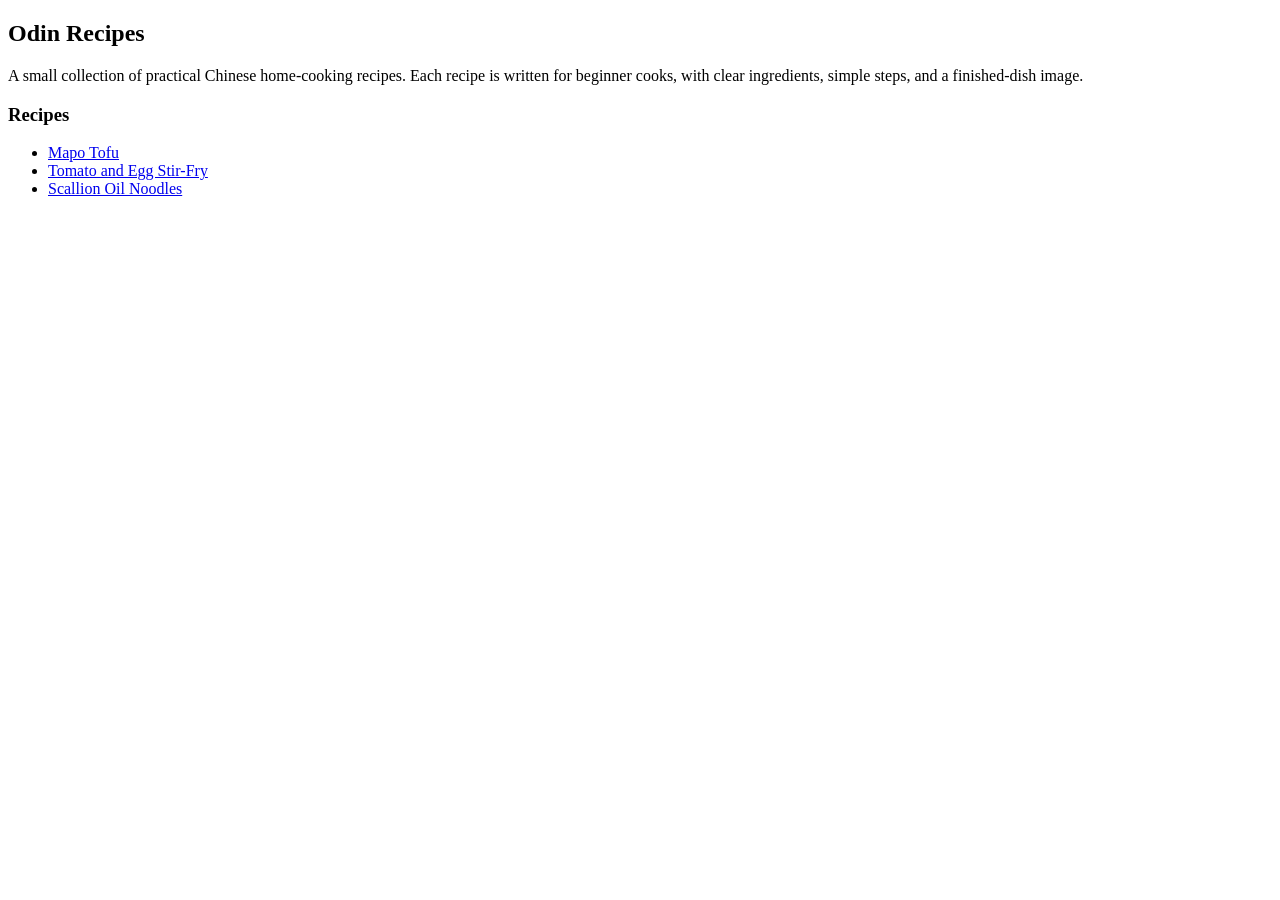
==== index.html @ 097ff70b "Add recipes website" ====
<!DOCTYPE html>
<html lang="en">
<head>
  <meta charset="UTF-8">
  <meta name="viewport" content="width=device-width, initial-scale=1.0">
  <title>Odin Recipes</title>
</head>
<body>
  <h2>Odin Recipes</h2>

  <p>
    A small collection of practical Chinese home-cooking recipes. Each recipe is written for beginner cooks,
    with clear ingredients, simple steps, and a finished-dish image.
  </p>

  <h3>Recipes</h3>
  <ul>
    <li><a href="./recipes/mapo-tofu.html">Mapo Tofu</a></li>
    <li><a href="./recipes/tomato-egg.html">Tomato and Egg Stir-Fry</a></li>
    <li><a href="./recipes/scallion-oil-noodles.html">Scallion Oil Noodles</a></li>
  </ul>
</body>
</html>
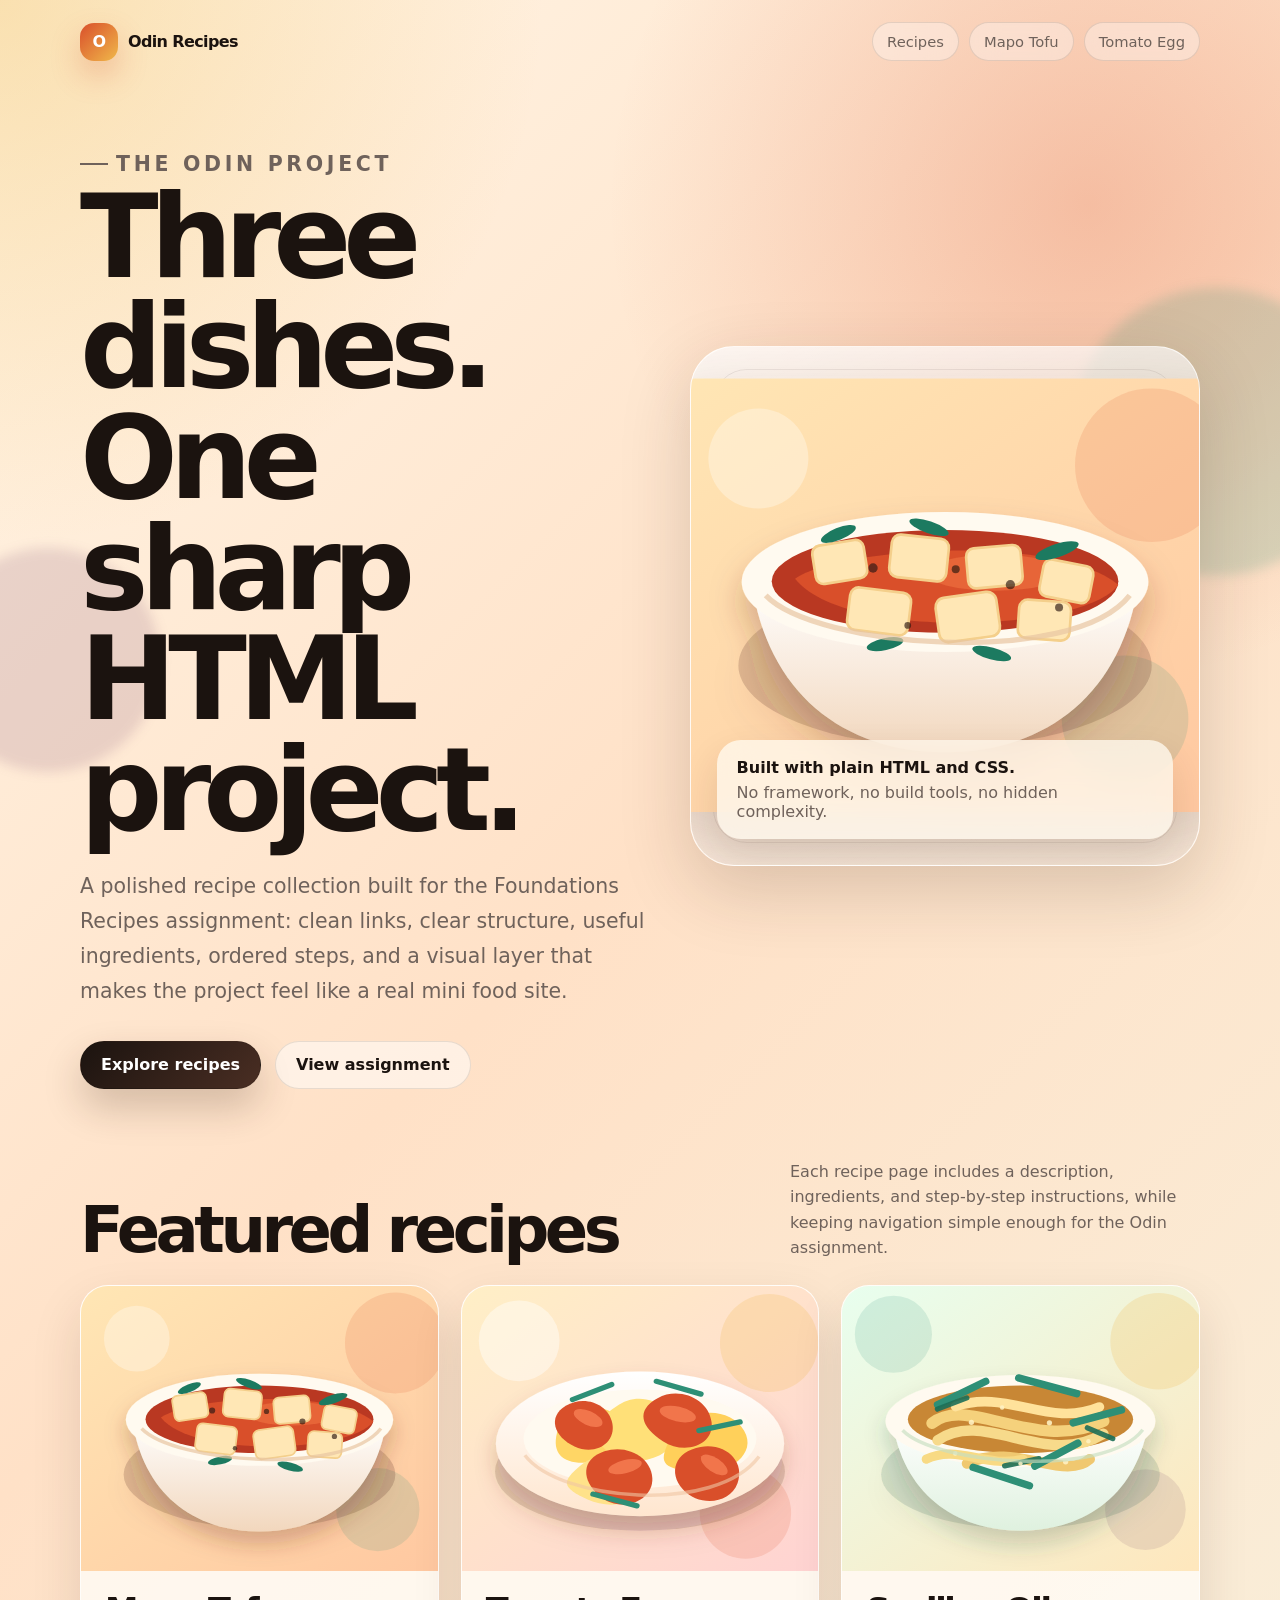
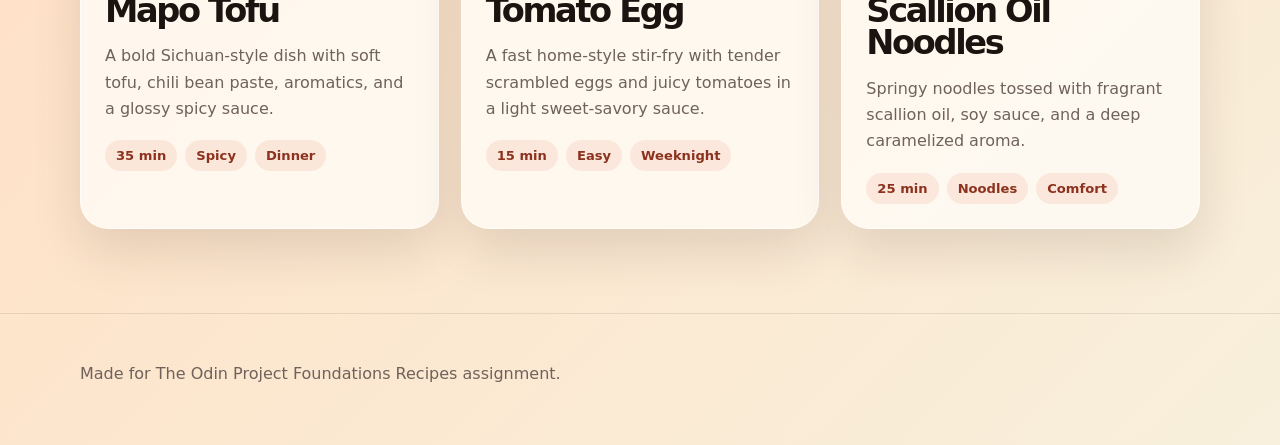
==== commit a5d8c150: "Polish recipes website" ====
--- a/index.html
+++ b/index.html
@@ -1,23 +1,107 @@
 <!DOCTYPE html>
 <html lang="en">
-<head>
-  <meta charset="UTF-8">
-  <meta name="viewport" content="width=device-width, initial-scale=1.0">
-  <title>Odin Recipes</title>
-</head>
-<body>
-  <h2>Odin Recipes</h2>
+  <head>
+    <meta charset="UTF-8" />
+    <meta name="viewport" content="width=device-width, initial-scale=1.0" />
+    <title>Odin Recipes | Comfort Food, Polished</title>
+    <link rel="stylesheet" href="styles.css" />
+  </head>
+  <body>
+    <header class="site-header">
+      <nav class="nav container" aria-label="Main navigation">
+        <a class="logo" href="index.html" aria-label="Odin Recipes home">
+          <span class="logo-mark">O</span>
+          <span>Odin Recipes</span>
+        </a>
+        <div class="nav-links">
+          <a href="#recipes">Recipes</a>
+          <a href="recipes/mapo-tofu.html">Mapo Tofu</a>
+          <a href="recipes/tomato-egg.html">Tomato Egg</a>
+        </div>
+      </nav>
+    </header>
 
-  <p>
-    A small collection of practical Chinese home-cooking recipes. Each recipe is written for beginner cooks,
-    with clear ingredients, simple steps, and a finished-dish image.
-  </p>
+    <main>
+      <section class="hero container">
+        <div class="hero-text">
+          <p class="eyebrow">The Odin Project</p>
+          <h1>Three dishes. One sharp HTML project.</h1>
+          <p>
+            A polished recipe collection built for the Foundations Recipes assignment:
+            clean links, clear structure, useful ingredients, ordered steps, and a visual
+            layer that makes the project feel like a real mini food site.
+          </p>
+          <div class="hero-actions">
+            <a class="button primary" href="#recipes">Explore recipes</a>
+            <a class="button secondary" href="https://www.theodinproject.com/lessons/foundations-recipes">View assignment</a>
+          </div>
+        </div>
 
-  <h3>Recipes</h3>
-  <ul>
-    <li><a href="./recipes/mapo-tofu.html">Mapo Tofu</a></li>
-    <li><a href="./recipes/tomato-egg.html">Tomato and Egg Stir-Fry</a></li>
-    <li><a href="./recipes/scallion-oil-noodles.html">Scallion Oil Noodles</a></li>
-  </ul>
-</body>
+        <div class="hero-card" aria-label="Featured food illustration">
+          <img class="hero-dish" src="images/mapo-tofu.svg" alt="Stylized bowl of mapo tofu" />
+          <div class="hero-note">
+            <strong>Built with plain HTML and CSS.</strong>
+            <span>No framework, no build tools, no hidden complexity.</span>
+          </div>
+        </div>
+      </section>
+
+      <section class="container" id="recipes">
+        <div class="section-heading">
+          <h2>Featured recipes</h2>
+          <p>
+            Each recipe page includes a description, ingredients, and step-by-step instructions,
+            while keeping navigation simple enough for the Odin assignment.
+          </p>
+        </div>
+
+        <div class="recipe-grid">
+          <a class="recipe-card" href="recipes/mapo-tofu.html">
+            <img src="images/mapo-tofu.svg" alt="Mapo tofu in a bowl" />
+            <div class="card-body">
+              <h3>Mapo Tofu</h3>
+              <p>A bold Sichuan-style dish with soft tofu, chili bean paste, aromatics, and a glossy spicy sauce.</p>
+              <div class="meta-row">
+                <span class="pill">35 min</span>
+                <span class="pill">Spicy</span>
+                <span class="pill">Dinner</span>
+              </div>
+            </div>
+          </a>
+
+          <a class="recipe-card" href="recipes/tomato-egg.html">
+            <img src="images/tomato-egg.svg" alt="Tomato egg stir-fry on a plate" />
+            <div class="card-body">
+              <h3>Tomato Egg</h3>
+              <p>A fast home-style stir-fry with tender scrambled eggs and juicy tomatoes in a light sweet-savory sauce.</p>
+              <div class="meta-row">
+                <span class="pill">15 min</span>
+                <span class="pill">Easy</span>
+                <span class="pill">Weeknight</span>
+              </div>
+            </div>
+          </a>
+
+          <a class="recipe-card" href="recipes/scallion-oil-noodles.html">
+            <img src="images/scallion-oil-noodles.svg" alt="Scallion oil noodles in a bowl" />
+            <div class="card-body">
+              <h3>Scallion Oil Noodles</h3>
+              <p>Springy noodles tossed with fragrant scallion oil, soy sauce, and a deep caramelized aroma.</p>
+              <div class="meta-row">
+                <span class="pill">25 min</span>
+                <span class="pill">Noodles</span>
+                <span class="pill">Comfort</span>
+              </div>
+            </div>
+          </a>
+        </div>
+      </section>
+    </main>
+
+    <footer class="footer">
+      <div class="container">
+        <p>Made for The Odin Project Foundations Recipes assignment.</p>
+      </div>
+    </footer>
+  </body>
 </html>
--- a/styles.css
+++ b/styles.css
@@ -0,0 +1,522 @@
+:root {
+  --ink: #1b130f;
+  --muted: #6f625b;
+  --cream: #fff6e7;
+  --paper: rgba(255, 252, 246, 0.82);
+  --paper-solid: #fffaf0;
+  --spice: #d94f2b;
+  --gold: #f0b84a;
+  --jade: #2e8f76;
+  --plum: #6f3b67;
+  --shadow: 0 24px 70px rgba(55, 32, 20, 0.18);
+  --radius: 28px;
+}
+
+* {
+  box-sizing: border-box;
+}
+
+html {
+  scroll-behavior: smooth;
+}
+
+body {
+  margin: 0;
+  min-height: 100vh;
+  font-family: Inter, ui-sans-serif, system-ui, -apple-system, BlinkMacSystemFont, "Segoe UI", sans-serif;
+  color: var(--ink);
+  background:
+    radial-gradient(circle at top left, rgba(240, 184, 74, 0.35), transparent 34rem),
+    radial-gradient(circle at 85% 10%, rgba(217, 79, 43, 0.26), transparent 30rem),
+    linear-gradient(135deg, #fff6e7 0%, #ffe1c7 45%, #f8f0dc 100%);
+  overflow-x: hidden;
+}
+
+body::before,
+body::after {
+  content: "";
+  position: fixed;
+  border-radius: 999px;
+  z-index: -1;
+  filter: blur(6px);
+}
+
+body::before {
+  width: 18rem;
+  height: 18rem;
+  right: -5rem;
+  top: 18rem;
+  background: rgba(46, 143, 118, 0.18);
+}
+
+body::after {
+  width: 14rem;
+  height: 14rem;
+  left: -4rem;
+  bottom: 8rem;
+  background: rgba(111, 59, 103, 0.15);
+}
+
+a {
+  color: inherit;
+}
+
+img {
+  display: block;
+  max-width: 100%;
+}
+
+.container {
+  width: min(1120px, calc(100% - 32px));
+  margin-inline: auto;
+}
+
+.site-header {
+  padding: 22px 0;
+}
+
+.nav {
+  display: flex;
+  justify-content: space-between;
+  align-items: center;
+  gap: 18px;
+}
+
+.logo {
+  display: inline-flex;
+  align-items: center;
+  gap: 10px;
+  font-weight: 900;
+  text-decoration: none;
+  letter-spacing: -0.04em;
+}
+
+.logo-mark {
+  width: 38px;
+  height: 38px;
+  display: grid;
+  place-items: center;
+  border-radius: 14px;
+  color: #fff;
+  background: linear-gradient(135deg, var(--spice), var(--gold));
+  box-shadow: 0 14px 30px rgba(217, 79, 43, 0.26);
+}
+
+.nav-links {
+  display: flex;
+  align-items: center;
+  gap: 10px;
+  flex-wrap: wrap;
+}
+
+.nav-links a,
+.back-link {
+  padding: 10px 14px;
+  border: 1px solid rgba(27, 19, 15, 0.11);
+  border-radius: 999px;
+  background: rgba(255, 255, 255, 0.34);
+  backdrop-filter: blur(14px);
+  text-decoration: none;
+  color: var(--muted);
+  font-size: 0.92rem;
+  transition: transform 160ms ease, background 160ms ease, color 160ms ease;
+}
+
+.nav-links a:hover,
+.back-link:hover {
+  transform: translateY(-2px);
+  background: rgba(255, 255, 255, 0.72);
+  color: var(--ink);
+}
+
+.hero {
+  display: grid;
+  grid-template-columns: 1.06fr 0.94fr;
+  gap: 34px;
+  align-items: center;
+  padding: 40px 0 70px;
+}
+
+.eyebrow {
+  display: inline-flex;
+  align-items: center;
+  gap: 8px;
+  margin: 0 0 16px;
+  color: var(--spice);
+  font-size: 0.8rem;
+  font-weight: 900;
+  letter-spacing: 0.18em;
+  text-transform: uppercase;
+}
+
+.eyebrow::before {
+  content: "";
+  width: 28px;
+  height: 2px;
+  background: currentColor;
+}
+
+h1,
+h2,
+h3 {
+  margin: 0;
+  line-height: 0.96;
+  letter-spacing: -0.07em;
+}
+
+h1 {
+  max-width: 760px;
+  font-size: clamp(3.4rem, 9vw, 7.8rem);
+}
+
+.hero-text p {
+  max-width: 640px;
+  margin: 24px 0 0;
+  font-size: clamp(1.05rem, 2vw, 1.28rem);
+  line-height: 1.7;
+  color: var(--muted);
+}
+
+.hero-actions {
+  display: flex;
+  align-items: center;
+  gap: 14px;
+  flex-wrap: wrap;
+  margin-top: 32px;
+}
+
+.button {
+  display: inline-flex;
+  align-items: center;
+  justify-content: center;
+  min-height: 48px;
+  padding: 0 20px;
+  border-radius: 999px;
+  border: 1px solid rgba(27, 19, 15, 0.1);
+  text-decoration: none;
+  font-weight: 800;
+  transition: transform 160ms ease, box-shadow 160ms ease;
+}
+
+.button:hover {
+  transform: translateY(-2px);
+}
+
+.button.primary {
+  color: #fff;
+  background: linear-gradient(135deg, var(--ink), #4a2e23);
+  box-shadow: 0 18px 38px rgba(55, 32, 20, 0.22);
+}
+
+.button.secondary {
+  color: var(--ink);
+  background: rgba(255, 255, 255, 0.5);
+}
+
+.hero-card {
+  position: relative;
+  min-height: 520px;
+  border: 1px solid rgba(255, 255, 255, 0.62);
+  border-radius: 44px;
+  background: linear-gradient(160deg, rgba(255, 255, 255, 0.78), rgba(255, 255, 255, 0.35));
+  box-shadow: var(--shadow);
+  overflow: hidden;
+}
+
+.hero-card::before {
+  content: "";
+  position: absolute;
+  inset: 22px;
+  border-radius: 34px;
+  border: 1px solid rgba(27, 19, 15, 0.08);
+}
+
+.hero-dish {
+  position: absolute;
+  width: 118%;
+  max-width: none;
+  left: 50%;
+  top: 48%;
+  transform: translate(-50%, -50%);
+  filter: drop-shadow(0 28px 45px rgba(81, 47, 28, 0.22));
+  animation: float 5s ease-in-out infinite;
+}
+
+.hero-note {
+  position: absolute;
+  left: 26px;
+  right: 26px;
+  bottom: 26px;
+  padding: 18px 20px;
+  border-radius: 24px;
+  background: rgba(255, 250, 240, 0.76);
+  backdrop-filter: blur(18px);
+  box-shadow: 0 18px 38px rgba(55, 32, 20, 0.12);
+}
+
+.hero-note strong {
+  display: block;
+  margin-bottom: 6px;
+}
+
+.hero-note span {
+  color: var(--muted);
+}
+
+@keyframes float {
+  0%, 100% { transform: translate(-50%, -50%) rotate(-1deg); }
+  50% { transform: translate(-50%, -53%) rotate(1.2deg); }
+}
+
+.section-heading {
+  display: flex;
+  align-items: end;
+  justify-content: space-between;
+  gap: 24px;
+  margin-bottom: 24px;
+}
+
+.section-heading h2 {
+  font-size: clamp(2.4rem, 5vw, 4.4rem);
+}
+
+.section-heading p {
+  max-width: 410px;
+  margin: 0;
+  color: var(--muted);
+  line-height: 1.6;
+}
+
+.recipe-grid {
+  display: grid;
+  grid-template-columns: repeat(3, 1fr);
+  gap: 22px;
+  padding-bottom: 84px;
+}
+
+.recipe-card {
+  position: relative;
+  overflow: hidden;
+  min-height: 520px;
+  border-radius: var(--radius);
+  border: 1px solid rgba(255, 255, 255, 0.65);
+  background: var(--paper);
+  box-shadow: 0 22px 50px rgba(55, 32, 20, 0.13);
+  text-decoration: none;
+  transition: transform 180ms ease, box-shadow 180ms ease;
+}
+
+.recipe-card:hover {
+  transform: translateY(-8px);
+  box-shadow: 0 28px 70px rgba(55, 32, 20, 0.2);
+}
+
+.recipe-card img {
+  width: 100%;
+  height: 285px;
+  object-fit: cover;
+}
+
+.card-body {
+  padding: 24px;
+}
+
+.card-body h3 {
+  font-size: 2.1rem;
+}
+
+.card-body p {
+  color: var(--muted);
+  line-height: 1.65;
+}
+
+.meta-row {
+  display: flex;
+  flex-wrap: wrap;
+  gap: 8px;
+  margin-top: 18px;
+}
+
+.pill {
+  display: inline-flex;
+  padding: 8px 11px;
+  border-radius: 999px;
+  background: rgba(217, 79, 43, 0.1);
+  color: #8d321e;
+  font-size: 0.82rem;
+  font-weight: 800;
+}
+
+.footer {
+  padding: 34px 0 46px;
+  color: var(--muted);
+  border-top: 1px solid rgba(27, 19, 15, 0.09);
+}
+
+.recipe-hero {
+  display: grid;
+  grid-template-columns: 0.92fr 1.08fr;
+  gap: 32px;
+  align-items: center;
+  padding: 34px 0 42px;
+}
+
+.recipe-hero h1 {
+  font-size: clamp(3.1rem, 7vw, 6.3rem);
+}
+
+.recipe-hero p {
+  color: var(--muted);
+  font-size: 1.12rem;
+  line-height: 1.75;
+}
+
+.recipe-image-panel {
+  padding: 18px;
+  border-radius: 40px;
+  background: rgba(255, 255, 255, 0.55);
+  box-shadow: var(--shadow);
+}
+
+.recipe-image-panel img {
+  width: 100%;
+  border-radius: 30px;
+}
+
+.stat-strip {
+  display: grid;
+  grid-template-columns: repeat(4, 1fr);
+  gap: 12px;
+  margin-top: 24px;
+}
+
+.stat {
+  padding: 16px;
+  border-radius: 22px;
+  background: rgba(255, 255, 255, 0.52);
+  border: 1px solid rgba(27, 19, 15, 0.08);
+}
+
+.stat span {
+  display: block;
+  color: var(--muted);
+  font-size: 0.78rem;
+  text-transform: uppercase;
+  letter-spacing: 0.12em;
+  font-weight: 900;
+}
+
+.stat strong {
+  display: block;
+  margin-top: 6px;
+  font-size: 1.05rem;
+}
+
+.recipe-layout {
+  display: grid;
+  grid-template-columns: 0.74fr 1.26fr;
+  gap: 24px;
+  padding-bottom: 80px;
+}
+
+.panel {
+  border-radius: 32px;
+  background: var(--paper);
+  border: 1px solid rgba(255, 255, 255, 0.62);
+  box-shadow: 0 18px 48px rgba(55, 32, 20, 0.12);
+  padding: 26px;
+}
+
+.panel h2 {
+  font-size: 2.2rem;
+  margin-bottom: 18px;
+}
+
+.ingredients ul,
+.steps ol {
+  margin: 0;
+  padding-left: 1.3rem;
+}
+
+.ingredients li,
+.steps li {
+  margin: 0 0 14px;
+  line-height: 1.65;
+  color: var(--muted);
+}
+
+.steps li::marker {
+  color: var(--spice);
+  font-weight: 900;
+}
+
+.tip {
+  margin-top: 18px;
+  padding: 18px;
+  border-radius: 22px;
+  background: linear-gradient(135deg, rgba(240, 184, 74, 0.18), rgba(217, 79, 43, 0.12));
+  color: var(--muted);
+  line-height: 1.65;
+}
+
+.recipe-nav {
+  display: flex;
+  justify-content: space-between;
+  gap: 12px;
+  flex-wrap: wrap;
+  margin: 0 0 30px;
+}
+
+@media (max-width: 900px) {
+  .hero,
+  .recipe-hero,
+  .recipe-layout {
+    grid-template-columns: 1fr;
+  }
+
+  .recipe-grid {
+    grid-template-columns: 1fr;
+  }
+
+  .section-heading {
+    align-items: start;
+    flex-direction: column;
+  }
+
+  .hero-card {
+    min-height: 420px;
+  }
+
+  .stat-strip {
+    grid-template-columns: repeat(2, 1fr);
+  }
+}
+
+@media (max-width: 540px) {
+  .nav {
+    align-items: start;
+    flex-direction: column;
+  }
+
+  .nav-links {
+    width: 100%;
+  }
+
+  .nav-links a {
+    flex: 1;
+    text-align: center;
+  }
+
+  .hero-card {
+    min-height: 360px;
+  }
+
+  .hero-note {
+    position: static;
+    margin: 250px 18px 18px;
+  }
+
+  .stat-strip {
+    grid-template-columns: 1fr;
+  }
+}
